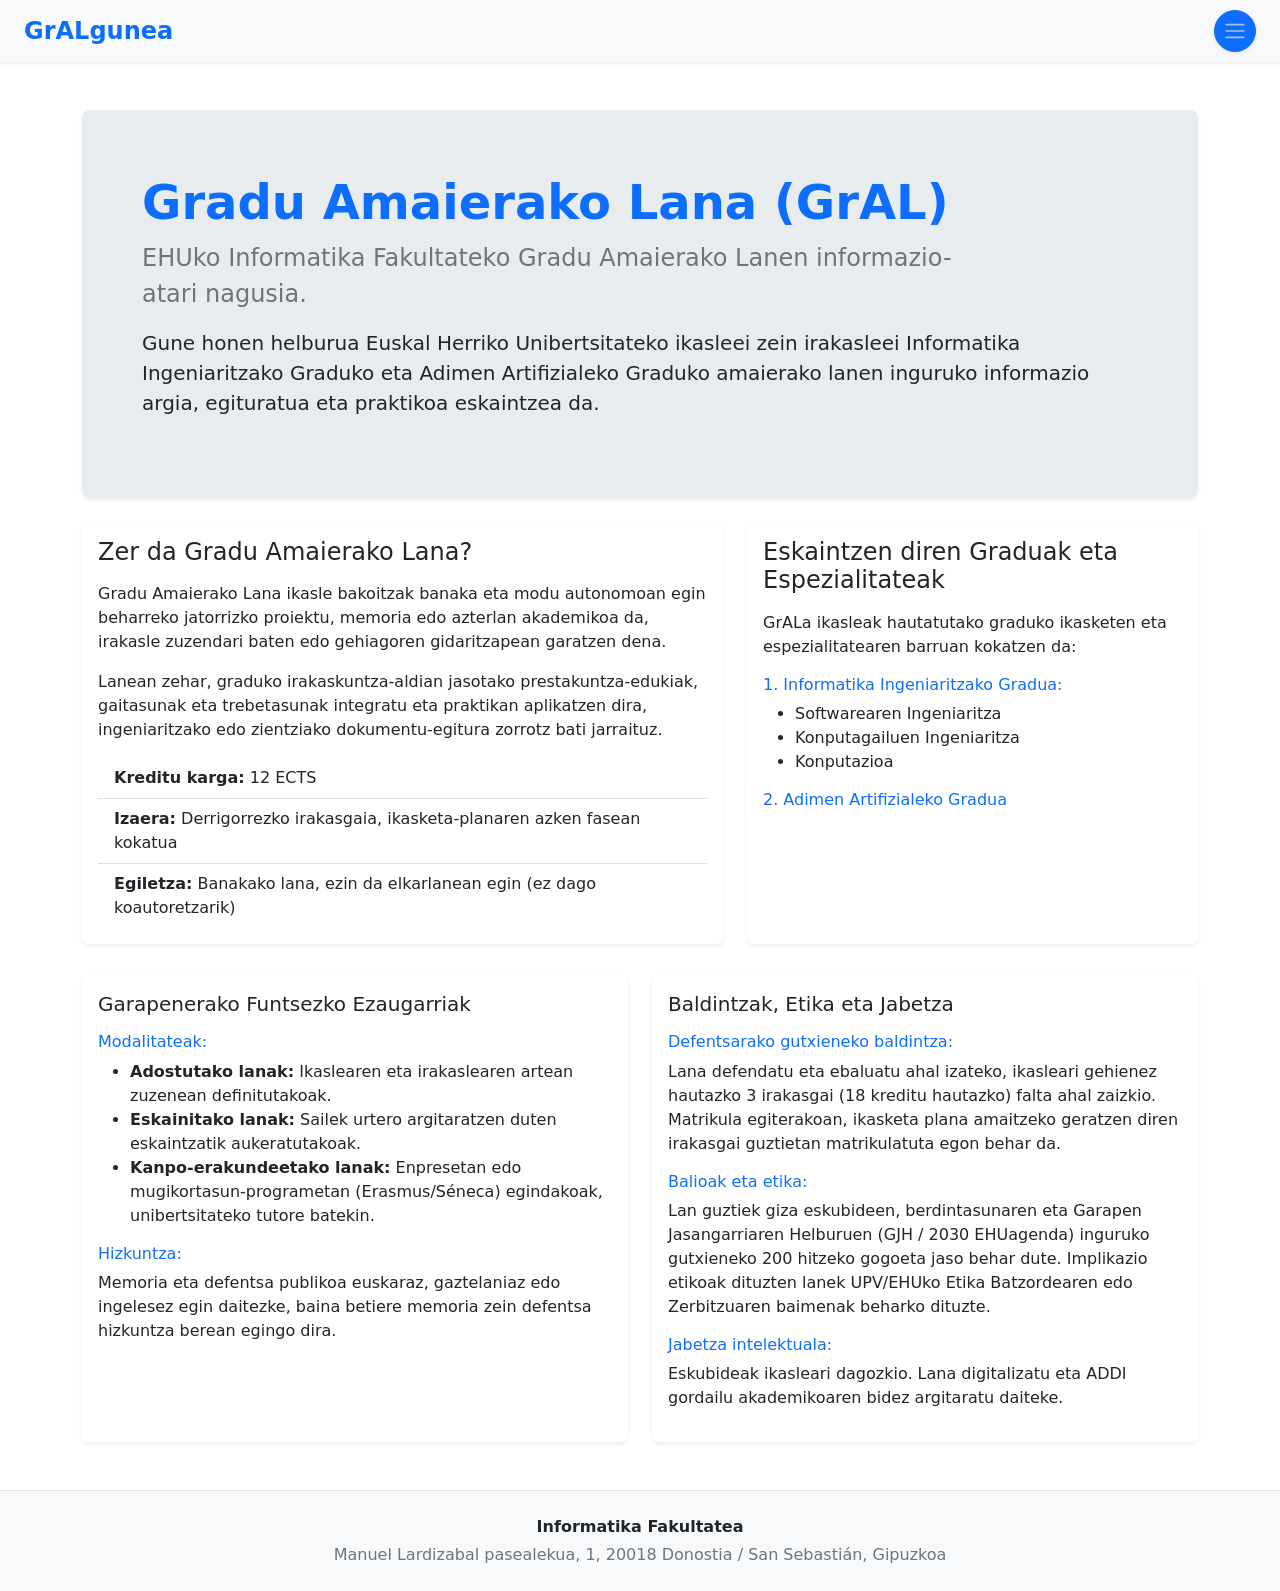
==== index.html @ e74d04a8 "araudia sortu eta js kendu" ====
<!DOCTYPE html>
<html lang="eu" data-bs-theme="light">
<head>
    <meta charset="UTF-8">
    <meta name="viewport" content="width=device-width, initial-scale=1.0">
    <title>GrALgunea - Informatika Fakultatea (UPV/EHU)</title>
    <link href="https://cdn.jsdelivr.net/npm/bootstrap@5.3.2/dist/css/bootstrap.min.css" rel="stylesheet" integrity="sha384-T3c6CoIi6uLrA9TneNEoa7RxnatzjcDSCmG1MXxSR1GAsXEV/Dwwykc2MPK8M2HN" crossorigin="anonymous">
    <script src="https://cdn.jsdelivr.net/npm/bootstrap@5.3.2/dist/js/bootstrap.bundle.min.js" integrity="sha384-C6RzsynM9kWDrMNeT87bh95OGNyZPhcTNXj1NW7RuBCsyN/o0jlpcV8Qyq46cDfL" crossorigin="anonymous"></script> 
</head>

<body>
    <!-- Nabigazio Barra Bateratua -->
    <nav class="navbar bg-body-tertiary shadow-sm sticky-top">
        <div class="container-fluid px-4">
            <a class="navbar-brand fw-bold fs-4 text-primary" href="./index.html">GrALgunea</a>
            
            <div class="d-flex align-items-center gap-2">
                <!-- Menua zabaltzeko botoia (Eskuinera mugitzen den Drawer-a aktibatzen du) -->
                <button class="btn btn-primary d-flex align-items-center justify-content-center p-2 rounded-circle shadow-sm" type="button" data-bs-toggle="offcanvas" data-bs-target="#rightDrawer" aria-controls="rightDrawer" aria-label="Toggle navigation" style="width: 42px; height: 42px;">
                    <span class="navbar-toggler-icon" style="filter: invert(1);"></span>
                </button>
            </div>
        </div>
    </nav>

    <!-- Eskuinetik Ateratzen Den Menua (Offcanvas Drawer) -->
    <div class="offcanvas offcanvas-end" tabindex="-1" id="rightDrawer" aria-labelledby="rightDrawerLabel">
        <div class="offcanvas-header border-bottom">
            <h5 class="offcanvas-title fw-bold text-primary" id="rightDrawerLabel">Menu Nagusia</h5>
            <button type="button" class="btn-close" data-bs-dismiss="offcanvas" aria-label="Close"></button>
        </div>
        <div class="offcanvas-body">
            <ul class="navbar-nav fs-5">
                <li class="nav-item mb-2">
                    <a class="nav-link active fw-semibold text-primary" aria-current="page" href="./hasiera.html">🏠 Hasiera</a>
                </li>
                <li class="nav-item mb-2">
                    <a class="nav-link" href="./egutegia.html">📅 Egutegia</a>
                </li>
                <li class="nav-item mb-2">
                    <a class="nav-link" href="./memoriak.html">📄 Memoriak</a>
                </li>
                <li class="nav-item mb-2">
                    <a class="nav-link" href="./galdetegia.html">❓ Galdetegia</a>
                </li>
                <li class="nav-item dropdown mb-2">
                    <a class="nav-link dropdown-toggle" href="#" role="button" data-bs-toggle="dropdown" aria-expanded="false">
                        ⚖️ Araudia
                    </a>
                    <ul class="dropdown-menu border-0 shadow-sm ps-3 bg-body-tertiary">
                        <li><a class="dropdown-item py-2" href="./iaaraudia.html">Informatika Ingeniaritza</a></li>
                        <li><a class="dropdown-item py-2" href="./infoaraudia.html">Adimen Artifiziala</a></li>
                        <li><hr class="dropdown-divider"></li>
                        <li><a class="dropdown-item py-2" href="./araudiorokorra.html">Araudi Orokorra</a></li>
                    </ul>
                </li>
                <li class="nav-item mb-2">
                    <a class="nav-link" href="./about.html">👥 About Us</a>
                </li>
            </ul>
        </div>
    </div>

    <!-- Edukia -->
    <div class="container my-5">
        <div class="p-5 mb-4 bg-body-secondary rounded-3 shadow-sm">
            <div class="container-fluid py-3">
                <h1 class="display-5 fw-bold text-primary">Gradu Amaierako Lana (GrAL)</h1>
                <p class="col-md-10 fs-4 text-secondary">EHUko Informatika Fakultateko Gradu Amaierako Lanen informazio-atari nagusia.</p>
                <p class="lead">Gune honen helburua Euskal Herriko Unibertsitateko ikasleei zein irakasleei Informatika Ingeniaritzako Graduko eta Adimen Artifizialeko Graduko amaierako lanen inguruko informazio argia, egituratua eta praktikoa eskaintzea da.</p>
            </div>
        </div>

        <div class="row g-4">
            <div class="col-lg-7">
                <div class="card h-100 shadow-sm border-0">
                    <div class="card-body">
                        <h2 class="card-title h4 mb-3">Zer da Gradu Amaierako Lana?</h2>
                        <p class="card-text">Gradu Amaierako Lana ikasle bakoitzak banaka eta modu autonomoan egin beharreko jatorrizko proiektu, memoria edo azterlan akademikoa da, irakasle zuzendari baten edo gehiagoren gidaritzapean garatzen dena.</p>
                        <p class="card-text">Lanean zehar, graduko irakaskuntza-aldian jasotako prestakuntza-edukiak, gaitasunak eta trebetasunak integratu eta praktikan aplikatzen dira, ingeniaritzako edo zientziako dokumentu-egitura zorrotz bati jarraituz.</p>
                        
                        <ul class="list-group list-group-flush mt-3 rounded">
                            <li class="list-group-item bg-transparent"><strong>Kreditu karga:</strong> 12 ECTS</li>
                            <li class="list-group-item bg-transparent"><strong>Izaera:</strong> Derrigorrezko irakasgaia, ikasketa-planaren azken fasean kokatua</li>
                            <li class="list-group-item bg-transparent"><strong>Egiletza:</strong> Banakako lana, ezin da elkarlanean egin (ez dago koautoretzarik)</li>
                        </ul>
                    </div>
                </div>
            </div>

            <div class="col-lg-5">
                <div class="card h-100 shadow-sm border-0">
                    <div class="card-body">
                        <h2 class="card-title h4 mb-3">Eskaintzen diren Graduak eta Espezialitateak</h2>
                        <p class="card-text">GrALa ikasleak hautatutako graduko ikasketen eta espezialitatearen barruan kokatzen da:</p>
                        
                        <h5 class="h6 mt-3 text-primary">1. Informatika Ingeniaritzako Gradua:</h5>
                        <ul class="mb-2">
                            <li>Softwarearen Ingeniaritza</li>
                            <li>Konputagailuen Ingeniaritza</li>
                            <li>Konputazioa</li>
                        </ul>

                        <h5 class="h6 mt-3 text-primary">2. Adimen Artifizialeko Gradua</h5>
                    </div>
                </div>
            </div>
        </div>

        <div class="row g-4 mt-2">
            <div class="col-lg-6">
                <div class="card h-100 shadow-sm border-0">
                    <div class="card-body">
                        <h3 class="h5 mb-3">Garapenerako Funtsezko Ezaugarriak</h3>
                        <h6 class="text-primary">Modalitateak:</h6>
                        <ul>
                            <li><strong>Adostutako lanak:</strong> Ikaslearen eta irakaslearen artean zuzenean definitutakoak.</li>
                            <li><strong>Eskainitako lanak:</strong> Sailek urtero argitaratzen duten eskaintzatik aukeratutakoak.</li>
                            <li><strong>Kanpo-erakundeetako lanak:</strong> Enpresetan edo mugikortasun-programetan (Erasmus/Séneca) egindakoak, unibertsitateko tutore batekin.</li>
                        </ul>

                        <h6 class="text-primary mt-3">Hizkuntza:</h6>
                        <p>Memoria eta defentsa publikoa euskaraz, gaztelaniaz edo ingelesez egin daitezke, baina betiere memoria zein defentsa hizkuntza berean egingo dira.</p>
                    </div>
                </div>
            </div>

            <div class="col-lg-6">
                <div class="card h-100 shadow-sm border-0">
                    <div class="card-body">
                        <h3 class="h5 mb-3">Baldintzak, Etika eta Jabetza</h3>
                        
                        <h6 class="text-primary">Defentsarako gutxieneko baldintza:</h6>
                        <p>Lana defendatu eta ebaluatu ahal izateko, ikasleari gehienez hautazko 3 irakasgai (18 kreditu hautazko) falta ahal zaizkio. Matrikula egiterakoan, ikasketa plana amaitzeko geratzen diren irakasgai guztietan matrikulatuta egon behar da.</p>

                        <h6 class="text-primary mt-3">Balioak eta etika:</h6>
                        <p>Lan guztiek giza eskubideen, berdintasunaren eta Garapen Jasangarriaren Helburuen (GJH / 2030 EHUagenda) inguruko gutxieneko 200 hitzeko gogoeta jaso behar dute. Implikazio etikoak dituzten lanek UPV/EHUko Etika Batzordearen edo Zerbitzuaren baimenak beharko dituzte.</p>

                        <h6 class="text-primary mt-3">Jabetza intelektuala:</h6>
                        <p>Eskubideak ikasleari dagozkio. Lana digitalizatu eta ADDI gordailu akademikoaren bidez argitaratu daiteke.</p>
                    </div>
                </div>
            </div>
        </div>
    </div>

    <!-- Oina -->
    <footer class="bg-body-tertiary text-body py-4 mt-5 border-top">
        <div class="container text-center">
            <p class="mb-1 fw-bold">Informatika Fakultatea</p>
            <p class="mb-0 text-secondary">Manuel Lardizabal pasealekua, 1, 20018 Donostia / San Sebastián, Gipuzkoa</p>
        </div>
    </footer>

</body>
</html>
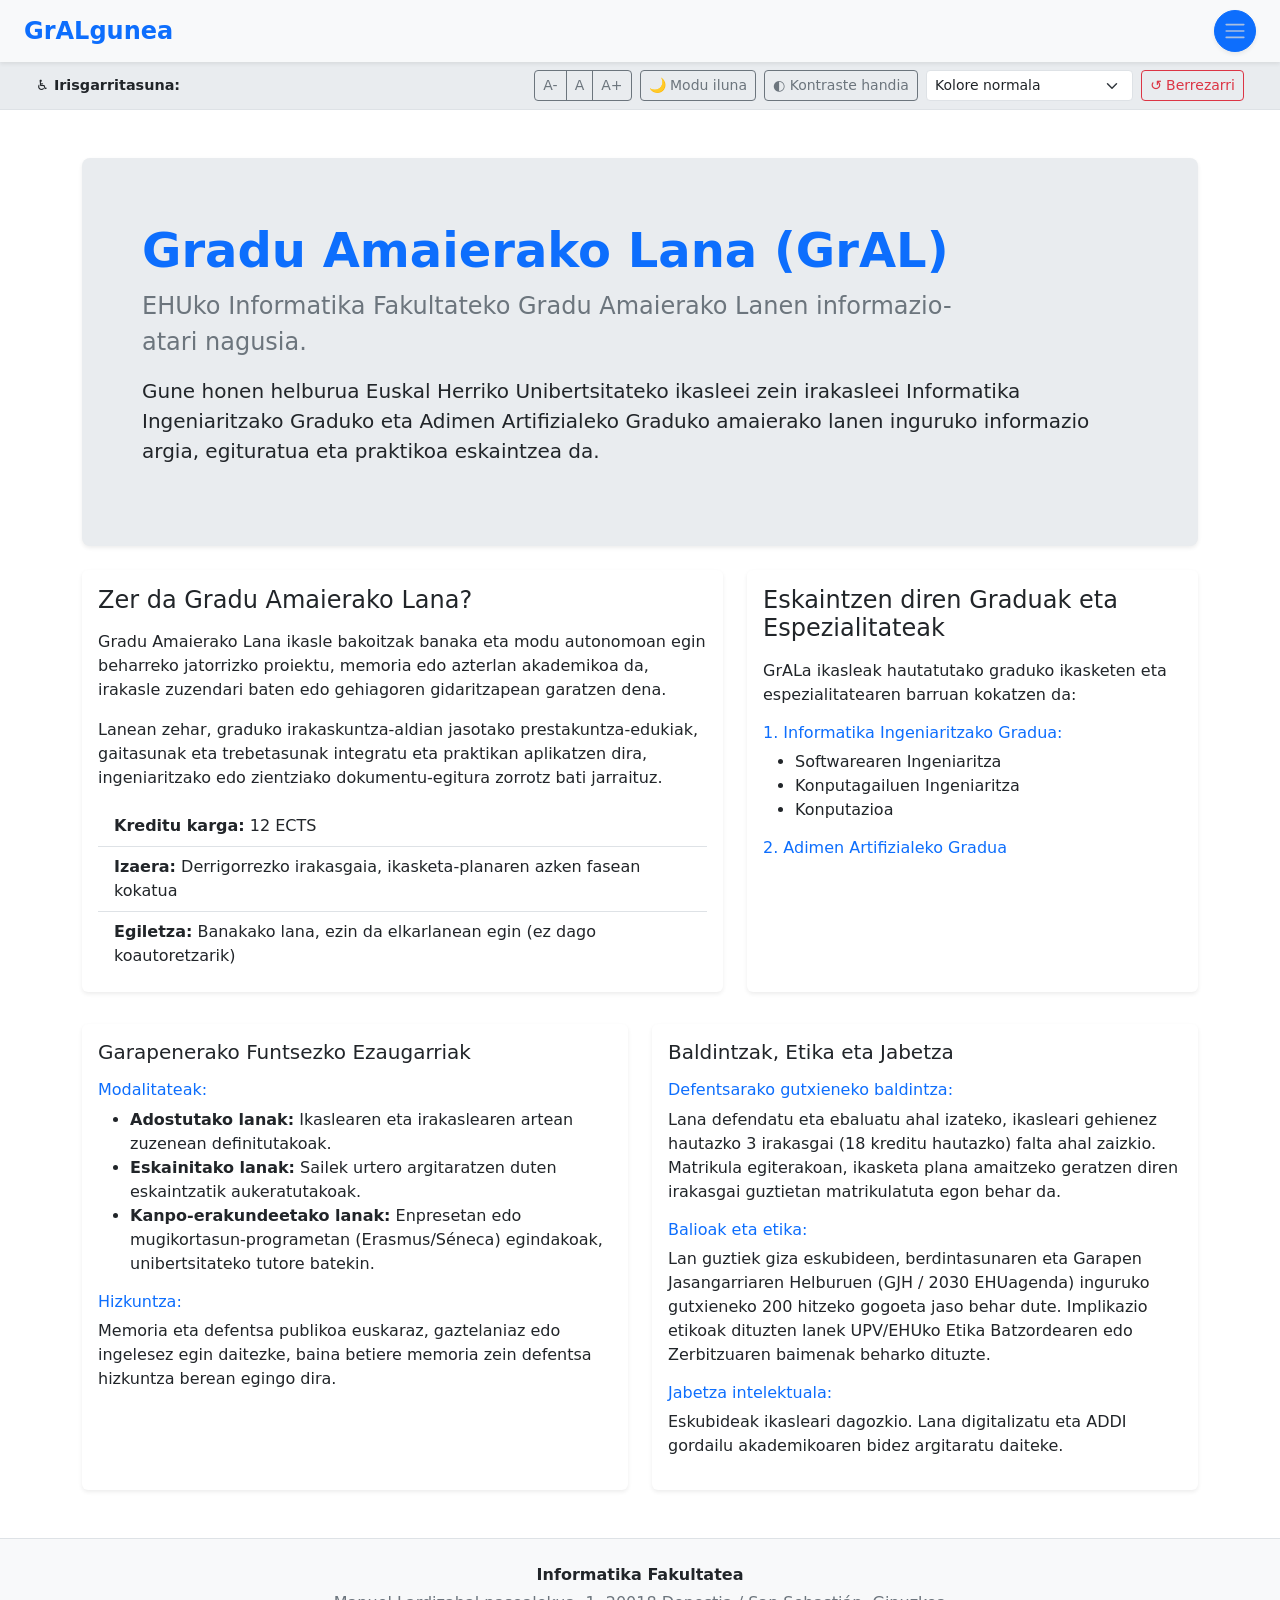
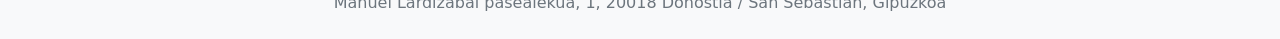
==== commit 07b5816e: "Irisgarritasuna" ====
--- a/index.html
+++ b/index.html
@@ -5,34 +5,88 @@
     <meta name="viewport" content="width=device-width, initial-scale=1.0">
     <title>GrALgunea - Informatika Fakultatea (UPV/EHU)</title>
     <link href="https://cdn.jsdelivr.net/npm/bootstrap@5.3.2/dist/css/bootstrap.min.css" rel="stylesheet" integrity="sha384-T3c6CoIi6uLrA9TneNEoa7RxnatzjcDSCmG1MXxSR1GAsXEV/Dwwykc2MPK8M2HN" crossorigin="anonymous">
-    <script src="https://cdn.jsdelivr.net/npm/bootstrap@5.3.2/dist/js/bootstrap.bundle.min.js" integrity="sha384-C6RzsynM9kWDrMNeT87bh95OGNyZPhcTNXj1NW7RuBCsyN/o0jlpcV8Qyq46cDfL" crossorigin="anonymous"></script> 
+    <link rel="stylesheet" href="./css/style.css">
+    <script src="https://cdn.jsdelivr.net/npm/bootstrap@5.3.2/dist/js/bootstrap.bundle.min.js" integrity="sha384-C6RzsynM9kWDrMNeT87bh95OGNyZPhcTNXj1NW7RuBCsyN/o0jlpcV8Qyq46cDfL" crossorigin="anonymous"></script>
 </head>
 
 <body>
-    <!-- Nabigazio Barra Bateratua -->
+    <svg xmlns="http://www.w3.org/2000/svg" class="d-none" aria-hidden="true">
+        <defs>
+            <filter id="protanopia-filter">
+                <feColorMatrix type="matrix" values="
+                    0.567 0.433 0.000 0 0
+                    0.558 0.442 0.000 0 0
+                    0.000 0.242 0.758 0 0
+                    0.000 0.000 0.000 1 0" />
+            </filter>
+            <filter id="deuteranopia-filter">
+                <feColorMatrix type="matrix" values="
+                    0.625 0.375 0.000 0 0
+                    0.700 0.300 0.000 0 0
+                    0.000 0.300 0.700 0 0
+                    0.000 0.000 0.000 1 0" />
+            </filter>
+            <filter id="tritanopia-filter">
+                <feColorMatrix type="matrix" values="
+                    0.950 0.050 0.000 0 0
+                    0.000 0.433 0.567 0 0
+                    0.000 0.475 0.525 0 0
+                    0.000 0.000 0.000 1 0" />
+            </filter>
+        </defs>
+    </svg>
+
     <nav class="navbar bg-body-tertiary shadow-sm sticky-top">
         <div class="container-fluid px-4">
             <a class="navbar-brand fw-bold fs-4 text-primary" href="./index.html">GrALgunea</a>
-            
             <div class="d-flex align-items-center gap-2">
-                <!-- Menua zabaltzeko botoia (Eskuinera mugitzen den Drawer-a aktibatzen du) -->
-                <button class="btn btn-primary d-flex align-items-center justify-content-center p-2 rounded-circle shadow-sm" type="button" data-bs-toggle="offcanvas" data-bs-target="#rightDrawer" aria-controls="rightDrawer" aria-label="Toggle navigation" style="width: 42px; height: 42px;">
+                <button class="btn btn-primary d-flex align-items-center justify-content-center p-2 rounded-circle shadow-sm" type="button" data-bs-toggle="offcanvas" data-bs-target="#rightDrawer" aria-controls="rightDrawer" aria-label="Menua ireki" style="width: 42px; height: 42px;">
                     <span class="navbar-toggler-icon" style="filter: invert(1);"></span>
                 </button>
             </div>
         </div>
     </nav>
 
-    <!-- Eskuinetik Ateratzen Den Menua (Offcanvas Drawer) -->
+    <div class="a11y-bar bg-body-secondary border-bottom py-2 px-4" role="region" aria-label="Irisgarritasun aukerak">
+        <div class="container-fluid d-flex flex-wrap align-items-center justify-content-between gap-2">
+            <span class="fw-semibold text-body">♿ Irisgarritasuna:</span>
+            <div class="d-flex flex-wrap align-items-center gap-2">
+                <div class="btn-group btn-group-sm" role="group" aria-label="Letra tamaina">
+                    <button type="button" class="btn btn-outline-secondary" id="btn-font-dec" title="Letra txikiagotu">A-</button>
+                    <button type="button" class="btn btn-outline-secondary" id="btn-font-reset" title="Letra tamaina lehenetsia">A</button>
+                    <button type="button" class="btn btn-outline-secondary" id="btn-font-inc" title="Letra handitu">A+</button>
+                </div>
+                <button type="button" class="btn btn-sm btn-outline-secondary" id="btn-theme-toggle" aria-label="Aldatu modu argia edo iluna">
+                    <span id="theme-icon">🌙</span> <span id="theme-label">Modu iluna</span>
+                </button>
+                <button type="button" class="btn btn-sm btn-outline-secondary" id="btn-contrast-toggle" aria-pressed="false">
+                    ◐ Kontraste handia
+                </button>
+                <div class="d-flex align-items-center gap-1">
+                    <label for="select-colorblind" class="visually-hidden">Daltonismo mota</label>
+                    <select id="select-colorblind" class="form-select form-select-sm" style="width: auto;" aria-label="Daltonismo mota aukeratu">
+                        <option value="none">Kolore normala</option>
+                        <option value="protanopia">Protanopia (Gorria)</option>
+                        <option value="deuteranopia">Deuteranopia (Berdea)</option>
+                        <option value="tritanopia">Tritanopia (Urdina)</option>
+                    </select>
+                </div>
+                <button type="button" class="btn btn-sm btn-outline-danger" id="btn-a11y-reset" title="Aukera guztiak berrezarri">
+                    ↺ Berrezarri
+                </button>
+            </div>
+        </div>
+    </div>
+
     <div class="offcanvas offcanvas-end" tabindex="-1" id="rightDrawer" aria-labelledby="rightDrawerLabel">
         <div class="offcanvas-header border-bottom">
             <h5 class="offcanvas-title fw-bold text-primary" id="rightDrawerLabel">Menu Nagusia</h5>
-            <button type="button" class="btn-close" data-bs-dismiss="offcanvas" aria-label="Close"></button>
+            <button type="button" class="btn-close" data-bs-dismiss="offcanvas" aria-label="Itxi"></button>
         </div>
         <div class="offcanvas-body">
             <ul class="navbar-nav fs-5">
                 <li class="nav-item mb-2">
-                    <a class="nav-link active fw-semibold text-primary" aria-current="page" href="./hasiera.html">🏠 Hasiera</a>
+                    <a class="nav-link" href="./index.html">🏠 Hasiera</a>
                 </li>
                 <li class="nav-item mb-2">
                     <a class="nav-link" href="./egutegia.html">📅 Egutegia</a>
@@ -43,16 +97,8 @@
                 <li class="nav-item mb-2">
                     <a class="nav-link" href="./galdetegia.html">❓ Galdetegia</a>
                 </li>
-                <li class="nav-item dropdown mb-2">
-                    <a class="nav-link dropdown-toggle" href="#" role="button" data-bs-toggle="dropdown" aria-expanded="false">
-                        ⚖️ Araudia
-                    </a>
-                    <ul class="dropdown-menu border-0 shadow-sm ps-3 bg-body-tertiary">
-                        <li><a class="dropdown-item py-2" href="./iaaraudia.html">Informatika Ingeniaritza</a></li>
-                        <li><a class="dropdown-item py-2" href="./infoaraudia.html">Adimen Artifiziala</a></li>
-                        <li><hr class="dropdown-divider"></li>
-                        <li><a class="dropdown-item py-2" href="./araudiorokorra.html">Araudi Orokorra</a></li>
-                    </ul>
+                <li class="nav-item mb-2">
+                    <a class="nav-link active fw-semibold text-primary" aria-current="page" href="./araudia.html">⚖️ Araudia</a>
                 </li>
                 <li class="nav-item mb-2">
                     <a class="nav-link" href="./about.html">👥 About Us</a>
@@ -61,96 +107,97 @@
         </div>
     </div>
 
-    <!-- Edukia -->
-    <div class="container my-5">
-        <div class="p-5 mb-4 bg-body-secondary rounded-3 shadow-sm">
-            <div class="container-fluid py-3">
-                <h1 class="display-5 fw-bold text-primary">Gradu Amaierako Lana (GrAL)</h1>
-                <p class="col-md-10 fs-4 text-secondary">EHUko Informatika Fakultateko Gradu Amaierako Lanen informazio-atari nagusia.</p>
-                <p class="lead">Gune honen helburua Euskal Herriko Unibertsitateko ikasleei zein irakasleei Informatika Ingeniaritzako Graduko eta Adimen Artifizialeko Graduko amaierako lanen inguruko informazio argia, egituratua eta praktikoa eskaintzea da.</p>
-            </div>
-        </div>
-
-        <div class="row g-4">
-            <div class="col-lg-7">
-                <div class="card h-100 shadow-sm border-0">
-                    <div class="card-body">
-                        <h2 class="card-title h4 mb-3">Zer da Gradu Amaierako Lana?</h2>
-                        <p class="card-text">Gradu Amaierako Lana ikasle bakoitzak banaka eta modu autonomoan egin beharreko jatorrizko proiektu, memoria edo azterlan akademikoa da, irakasle zuzendari baten edo gehiagoren gidaritzapean garatzen dena.</p>
-                        <p class="card-text">Lanean zehar, graduko irakaskuntza-aldian jasotako prestakuntza-edukiak, gaitasunak eta trebetasunak integratu eta praktikan aplikatzen dira, ingeniaritzako edo zientziako dokumentu-egitura zorrotz bati jarraituz.</p>
-                        
-                        <ul class="list-group list-group-flush mt-3 rounded">
-                            <li class="list-group-item bg-transparent"><strong>Kreditu karga:</strong> 12 ECTS</li>
-                            <li class="list-group-item bg-transparent"><strong>Izaera:</strong> Derrigorrezko irakasgaia, ikasketa-planaren azken fasean kokatua</li>
-                            <li class="list-group-item bg-transparent"><strong>Egiletza:</strong> Banakako lana, ezin da elkarlanean egin (ez dago koautoretzarik)</li>
-                        </ul>
-                    </div>
-                </div>
-            </div>
-
-            <div class="col-lg-5">
-                <div class="card h-100 shadow-sm border-0">
-                    <div class="card-body">
-                        <h2 class="card-title h4 mb-3">Eskaintzen diren Graduak eta Espezialitateak</h2>
-                        <p class="card-text">GrALa ikasleak hautatutako graduko ikasketen eta espezialitatearen barruan kokatzen da:</p>
-                        
-                        <h5 class="h6 mt-3 text-primary">1. Informatika Ingeniaritzako Gradua:</h5>
-                        <ul class="mb-2">
-                            <li>Softwarearen Ingeniaritza</li>
-                            <li>Konputagailuen Ingeniaritza</li>
-                            <li>Konputazioa</li>
-                        </ul>
-
-                        <h5 class="h6 mt-3 text-primary">2. Adimen Artifizialeko Gradua</h5>
-                    </div>
-                </div>
-            </div>
-        </div>
-
-        <div class="row g-4 mt-2">
-            <div class="col-lg-6">
-                <div class="card h-100 shadow-sm border-0">
-                    <div class="card-body">
-                        <h3 class="h5 mb-3">Garapenerako Funtsezko Ezaugarriak</h3>
-                        <h6 class="text-primary">Modalitateak:</h6>
-                        <ul>
-                            <li><strong>Adostutako lanak:</strong> Ikaslearen eta irakaslearen artean zuzenean definitutakoak.</li>
-                            <li><strong>Eskainitako lanak:</strong> Sailek urtero argitaratzen duten eskaintzatik aukeratutakoak.</li>
-                            <li><strong>Kanpo-erakundeetako lanak:</strong> Enpresetan edo mugikortasun-programetan (Erasmus/Séneca) egindakoak, unibertsitateko tutore batekin.</li>
-                        </ul>
-
-                        <h6 class="text-primary mt-3">Hizkuntza:</h6>
-                        <p>Memoria eta defentsa publikoa euskaraz, gaztelaniaz edo ingelesez egin daitezke, baina betiere memoria zein defentsa hizkuntza berean egingo dira.</p>
-                    </div>
-                </div>
-            </div>
-
-            <div class="col-lg-6">
-                <div class="card h-100 shadow-sm border-0">
-                    <div class="card-body">
-                        <h3 class="h5 mb-3">Baldintzak, Etika eta Jabetza</h3>
-                        
-                        <h6 class="text-primary">Defentsarako gutxieneko baldintza:</h6>
-                        <p>Lana defendatu eta ebaluatu ahal izateko, ikasleari gehienez hautazko 3 irakasgai (18 kreditu hautazko) falta ahal zaizkio. Matrikula egiterakoan, ikasketa plana amaitzeko geratzen diren irakasgai guztietan matrikulatuta egon behar da.</p>
-
-                        <h6 class="text-primary mt-3">Balioak eta etika:</h6>
-                        <p>Lan guztiek giza eskubideen, berdintasunaren eta Garapen Jasangarriaren Helburuen (GJH / 2030 EHUagenda) inguruko gutxieneko 200 hitzeko gogoeta jaso behar dute. Implikazio etikoak dituzten lanek UPV/EHUko Etika Batzordearen edo Zerbitzuaren baimenak beharko dituzte.</p>
-
-                        <h6 class="text-primary mt-3">Jabetza intelektuala:</h6>
-                        <p>Eskubideak ikasleari dagozkio. Lana digitalizatu eta ADDI gordailu akademikoaren bidez argitaratu daiteke.</p>
-                    </div>
-                </div>
-            </div>
-        </div>
+    <div id="a11y-target">
+        <div class="container my-5">
+            <div class="p-5 mb-4 bg-body-secondary rounded-3 shadow-sm">
+                <div class="container-fluid py-3">
+                    <h1 class="display-5 fw-bold text-primary">Gradu Amaierako Lana (GrAL)</h1>
+                    <p class="col-md-10 fs-4 text-secondary">EHUko Informatika Fakultateko Gradu Amaierako Lanen informazio-atari nagusia.</p>
+                    <p class="lead">Gune honen helburua Euskal Herriko Unibertsitateko ikasleei zein irakasleei Informatika Ingeniaritzako Graduko eta Adimen Artifizialeko Graduko amaierako lanen inguruko informazio argia, egituratua eta praktikoa eskaintzea da.</p>
+                </div>
+            </div>
+
+            <div class="row g-4">
+                <div class="col-lg-7">
+                    <div class="card h-100 shadow-sm border-0">
+                        <div class="card-body">
+                            <h2 class="card-title h4 mb-3">Zer da Gradu Amaierako Lana?</h2>
+                            <p class="card-text">Gradu Amaierako Lana ikasle bakoitzak banaka eta modu autonomoan egin beharreko jatorrizko proiektu, memoria edo azterlan akademikoa da, irakasle zuzendari baten edo gehiagoren gidaritzapean garatzen dena.</p>
+                            <p class="card-text">Lanean zehar, graduko irakaskuntza-aldian jasotako prestakuntza-edukiak, gaitasunak eta trebetasunak integratu eta praktikan aplikatzen dira, ingeniaritzako edo zientziako dokumentu-egitura zorrotz bati jarraituz.</p>
+
+                            <ul class="list-group list-group-flush mt-3 rounded">
+                                <li class="list-group-item bg-transparent"><strong>Kreditu karga:</strong> 12 ECTS</li>
+                                <li class="list-group-item bg-transparent"><strong>Izaera:</strong> Derrigorrezko irakasgaia, ikasketa-planaren azken fasean kokatua</li>
+                                <li class="list-group-item bg-transparent"><strong>Egiletza:</strong> Banakako lana, ezin da elkarlanean egin (ez dago koautoretzarik)</li>
+                            </ul>
+                        </div>
+                    </div>
+                </div>
+
+                <div class="col-lg-5">
+                    <div class="card h-100 shadow-sm border-0">
+                        <div class="card-body">
+                            <h2 class="card-title h4 mb-3">Eskaintzen diren Graduak eta Espezialitateak</h2>
+                            <p class="card-text">GrALa ikasleak hautatutako graduko ikasketen eta espezialitatearen barruan kokatzen da:</p>
+
+                            <h5 class="h6 mt-3 text-primary">1. Informatika Ingeniaritzako Gradua:</h5>
+                            <ul class="mb-2">
+                                <li>Softwarearen Ingeniaritza</li>
+                                <li>Konputagailuen Ingeniaritza</li>
+                                <li>Konputazioa</li>
+                            </ul>
+
+                            <h5 class="h6 mt-3 text-primary">2. Adimen Artifizialeko Gradua</h5>
+                        </div>
+                    </div>
+                </div>
+            </div>
+
+            <div class="row g-4 mt-2">
+                <div class="col-lg-6">
+                    <div class="card h-100 shadow-sm border-0">
+                        <div class="card-body">
+                            <h3 class="h5 mb-3">Garapenerako Funtsezko Ezaugarriak</h3>
+                            <h6 class="text-primary">Modalitateak:</h6>
+                            <ul>
+                                <li><strong>Adostutako lanak:</strong> Ikaslearen eta irakaslearen artean zuzenean definitutakoak.</li>
+                                <li><strong>Eskainitako lanak:</strong> Sailek urtero argitaratzen duten eskaintzatik aukeratutakoak.</li>
+                                <li><strong>Kanpo-erakundeetako lanak:</strong> Enpresetan edo mugikortasun-programetan (Erasmus/Séneca) egindakoak, unibertsitateko tutore batekin.</li>
+                            </ul>
+
+                            <h6 class="text-primary mt-3">Hizkuntza:</h6>
+                            <p>Memoria eta defentsa publikoa euskaraz, gaztelaniaz edo ingelesez egin daitezke, baina betiere memoria zein defentsa hizkuntza berean egingo dira.</p>
+                        </div>
+                    </div>
+                </div>
+
+                <div class="col-lg-6">
+                    <div class="card h-100 shadow-sm border-0">
+                        <div class="card-body">
+                            <h3 class="h5 mb-3">Baldintzak, Etika eta Jabetza</h3>
+
+                            <h6 class="text-primary">Defentsarako gutxieneko baldintza:</h6>
+                            <p>Lana defendatu eta ebaluatu ahal izateko, ikasleari gehienez hautazko 3 irakasgai (18 kreditu hautazko) falta ahal zaizkio. Matrikula egiterakoan, ikasketa plana amaitzeko geratzen diren irakasgai guztietan matrikulatuta egon behar da.</p>
+
+                            <h6 class="text-primary mt-3">Balioak eta etika:</h6>
+                            <p>Lan guztiek giza eskubideen, berdintasunaren eta Garapen Jasangarriaren Helburuen (GJH / 2030 EHUagenda) inguruko gutxieneko 200 hitzeko gogoeta jaso behar dute. Implikazio etikoak dituzten lanek UPV/EHUko Etika Batzordearen edo Zerbitzuaren baimenak beharko dituzte.</p>
+
+                            <h6 class="text-primary mt-3">Jabetza intelektuala:</h6>
+                            <p>Eskubideak ikasleari dagozkio. Lana digitalizatu eta ADDI gordailu akademikoaren bidez argitaratu daiteke.</p>
+                        </div>
+                    </div>
+                </div>
+            </div>
+        </div>
+
+        <footer class="bg-body-tertiary text-body py-4 mt-5 border-top">
+            <div class="container text-center">
+                <p class="mb-1 fw-bold">Informatika Fakultatea</p>
+                <p class="mb-0 text-secondary">Manuel Lardizabal pasealekua, 1, 20018 Donostia / San Sebastián, Gipuzkoa</p>
+            </div>
+        </footer>
     </div>
 
-    <!-- Oina -->
-    <footer class="bg-body-tertiary text-body py-4 mt-5 border-top">
-        <div class="container text-center">
-            <p class="mb-1 fw-bold">Informatika Fakultatea</p>
-            <p class="mb-0 text-secondary">Manuel Lardizabal pasealekua, 1, 20018 Donostia / San Sebastián, Gipuzkoa</p>
-        </div>
-    </footer>
-
+    <script src="./js/script.js"></script>
 </body>
 </html>
--- a/css/style.css
+++ b/css/style.css
@@ -0,0 +1,42 @@
+:root {
+    --font-scale: 1;
+}
+
+html {
+    font-size: calc(16px * var(--font-scale));
+}
+
+/* Kontraste handia */
+html.a11y-high-contrast body {
+    filter: contrast(1.25);
+}
+
+html.a11y-high-contrast .card,
+html.a11y-high-contrast .list-group-item,
+html.a11y-high-contrast .form-select,
+html.a11y-high-contrast .btn {
+    border-width: 2px !important;
+}
+
+html.a11y-high-contrast a:not(.btn) {
+    text-decoration: underline;
+    font-weight: 600;
+}
+
+/* Daltonismo profilak */
+html.a11y-vision-protanopia #a11y-target {
+    filter: url("#protanopia-filter");
+}
+
+html.a11y-vision-deuteranopia #a11y-target {
+    filter: url("#deuteranopia-filter");
+}
+
+html.a11y-vision-tritanopia #a11y-target {
+    filter: url("#tritanopia-filter");
+}
+
+/* Irisgarritasun barra */
+.a11y-bar {
+    font-size: 0.9rem;
+}
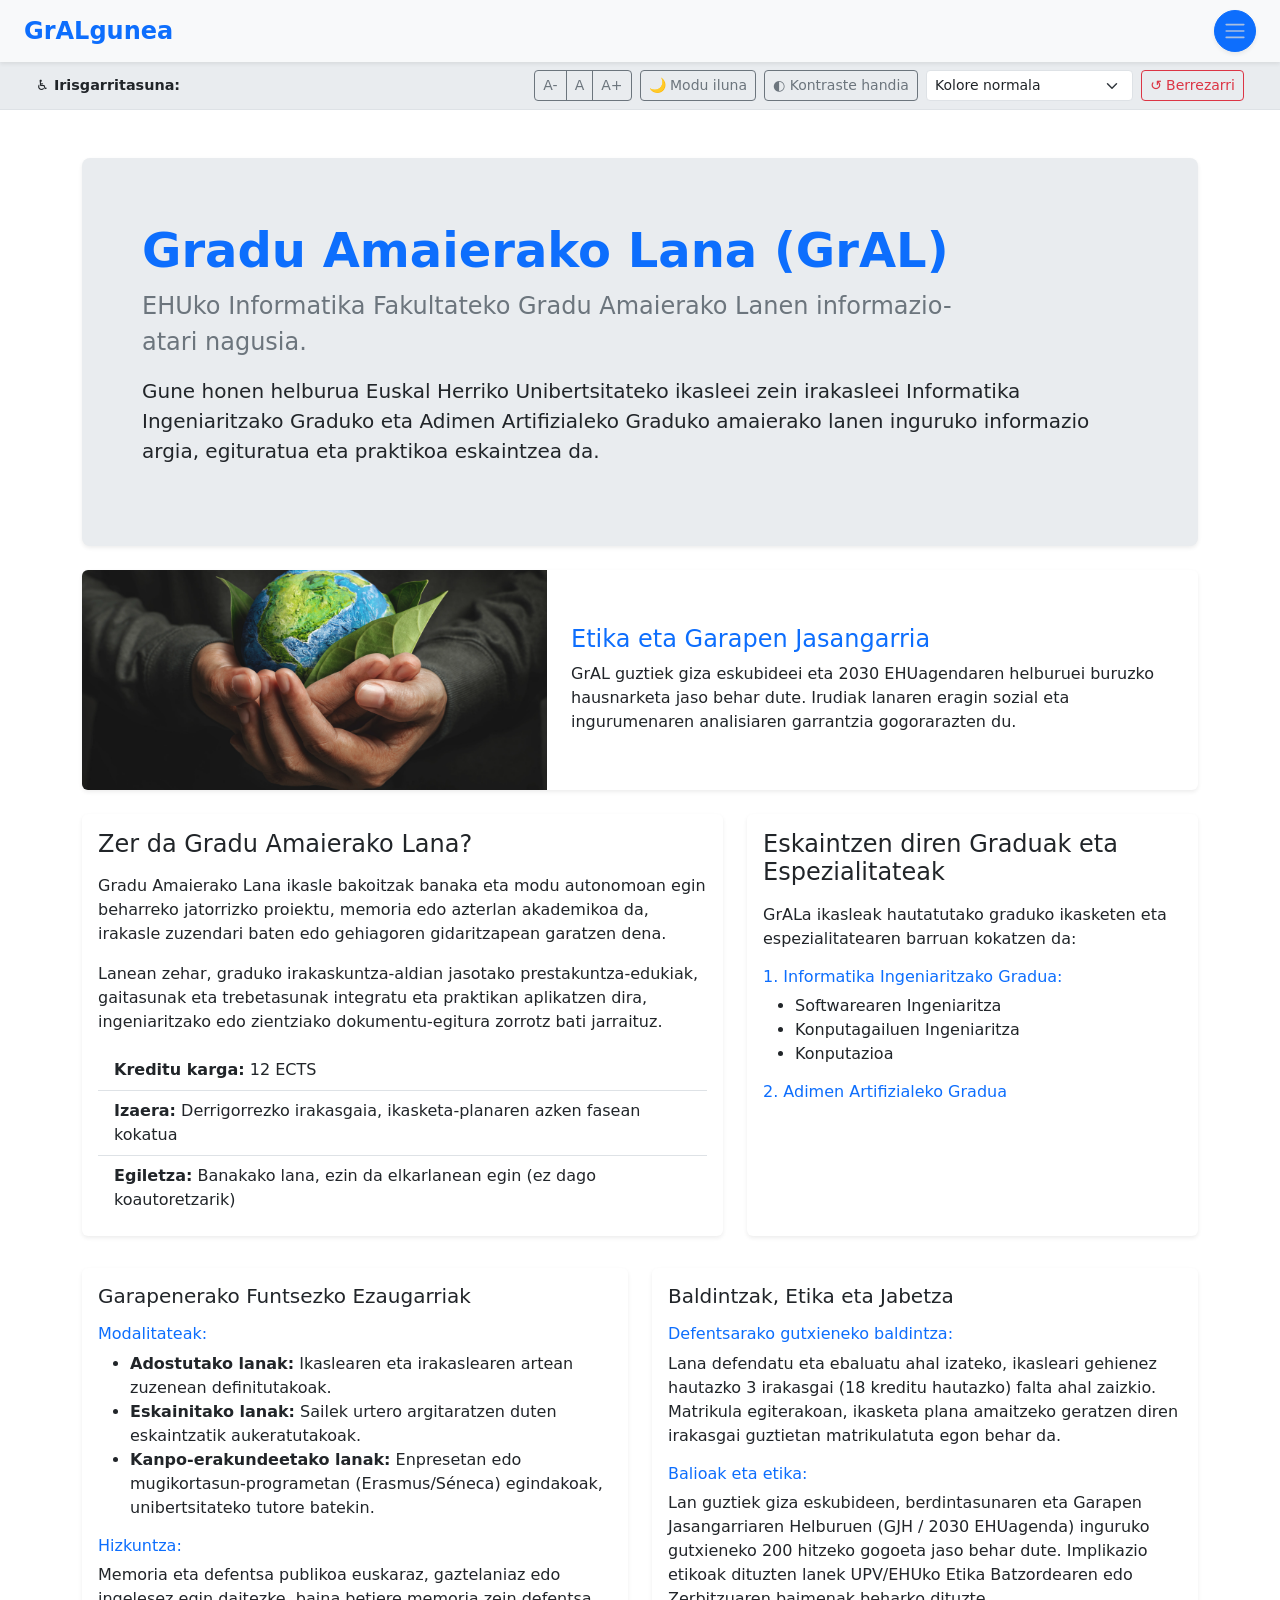
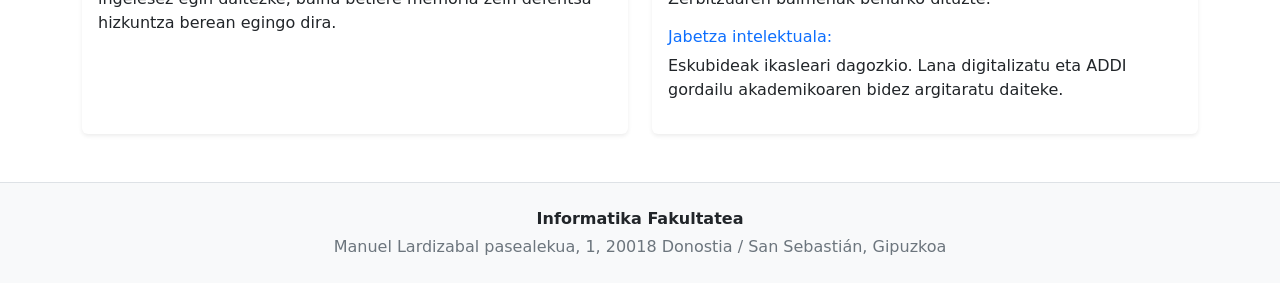
==== commit e6118a15: "Irudien aldaketa" ====
--- a/index.html
+++ b/index.html
@@ -98,7 +98,7 @@
                     <a class="nav-link" href="./galdetegia.html">❓ Galdetegia</a>
                 </li>
                 <li class="nav-item mb-2">
-                    <a class="nav-link active fw-semibold text-primary" aria-current="page" href="./araudia.html">⚖️ Araudia</a>
+                    <a class="nav-link" href="./araudiorokorra.html">⚖️ Araudia</a>
                 </li>
                 <li class="nav-item mb-2">
                     <a class="nav-link" href="./about.html">👥 About Us</a>
@@ -117,6 +117,20 @@
                 </div>
             </div>
 
+            <div class="card shadow-sm border-0 mb-4 overflow-hidden">
+                <div class="row g-0 align-items-center">
+                    <div class="col-md-5">
+                        <img src="./img/EFEM_Madre-Tierra_noticias.png" class="gral-context-image" alt="Lurra eskuetan: jasangarritasunaren inguruko gogoeta">
+                    </div>
+                    <div class="col-md-7">
+                        <div class="card-body p-4">
+                            <h2 class="h4 card-title text-primary">Etika eta Garapen Jasangarria</h2>
+                            <p class="card-text mb-0">GrAL guztiek giza eskubideei eta 2030 EHUagendaren helburuei buruzko hausnarketa jaso behar dute. Irudiak lanaren eragin sozial eta ingurumenaren analisiaren garrantzia gogorarazten du.</p>
+                        </div>
+                    </div>
+                </div>
+            </div>
+
             <div class="row g-4">
                 <div class="col-lg-7">
                     <div class="card h-100 shadow-sm border-0">
--- a/css/style.css
+++ b/css/style.css
@@ -39,4 +39,47 @@
 /* Irisgarritasun barra */
 .a11y-bar {
     font-size: 0.9rem;
+}
+
+.gral-context-image {
+    width: 100%;
+    height: 220px;
+    object-fit: cover;
+}
+
+.gral-context-image-contain {
+    width: 100%;
+    max-height: 260px;
+    object-fit: contain;
+}
+
+.gral-knight-image {
+    width: 100%;
+    max-height: 180px;
+    height: auto;
+    object-fit: contain;
+}
+
+.gral-photo-right {
+    width: 100%;
+    max-height: 280px;
+    height: 280px;
+    object-fit: contain;
+}
+
+.gral-card-photo,
+.gral-phase-image {
+    width: 100%;
+    height: 180px;
+    object-fit: cover;
+}
+
+.gral-quiz-icon {
+    width: 64px;
+    height: 64px;
+    display: inline-flex;
+    align-items: center;
+    justify-content: center;
+    border-radius: 50%;
+    font-size: 1.8rem;
 }
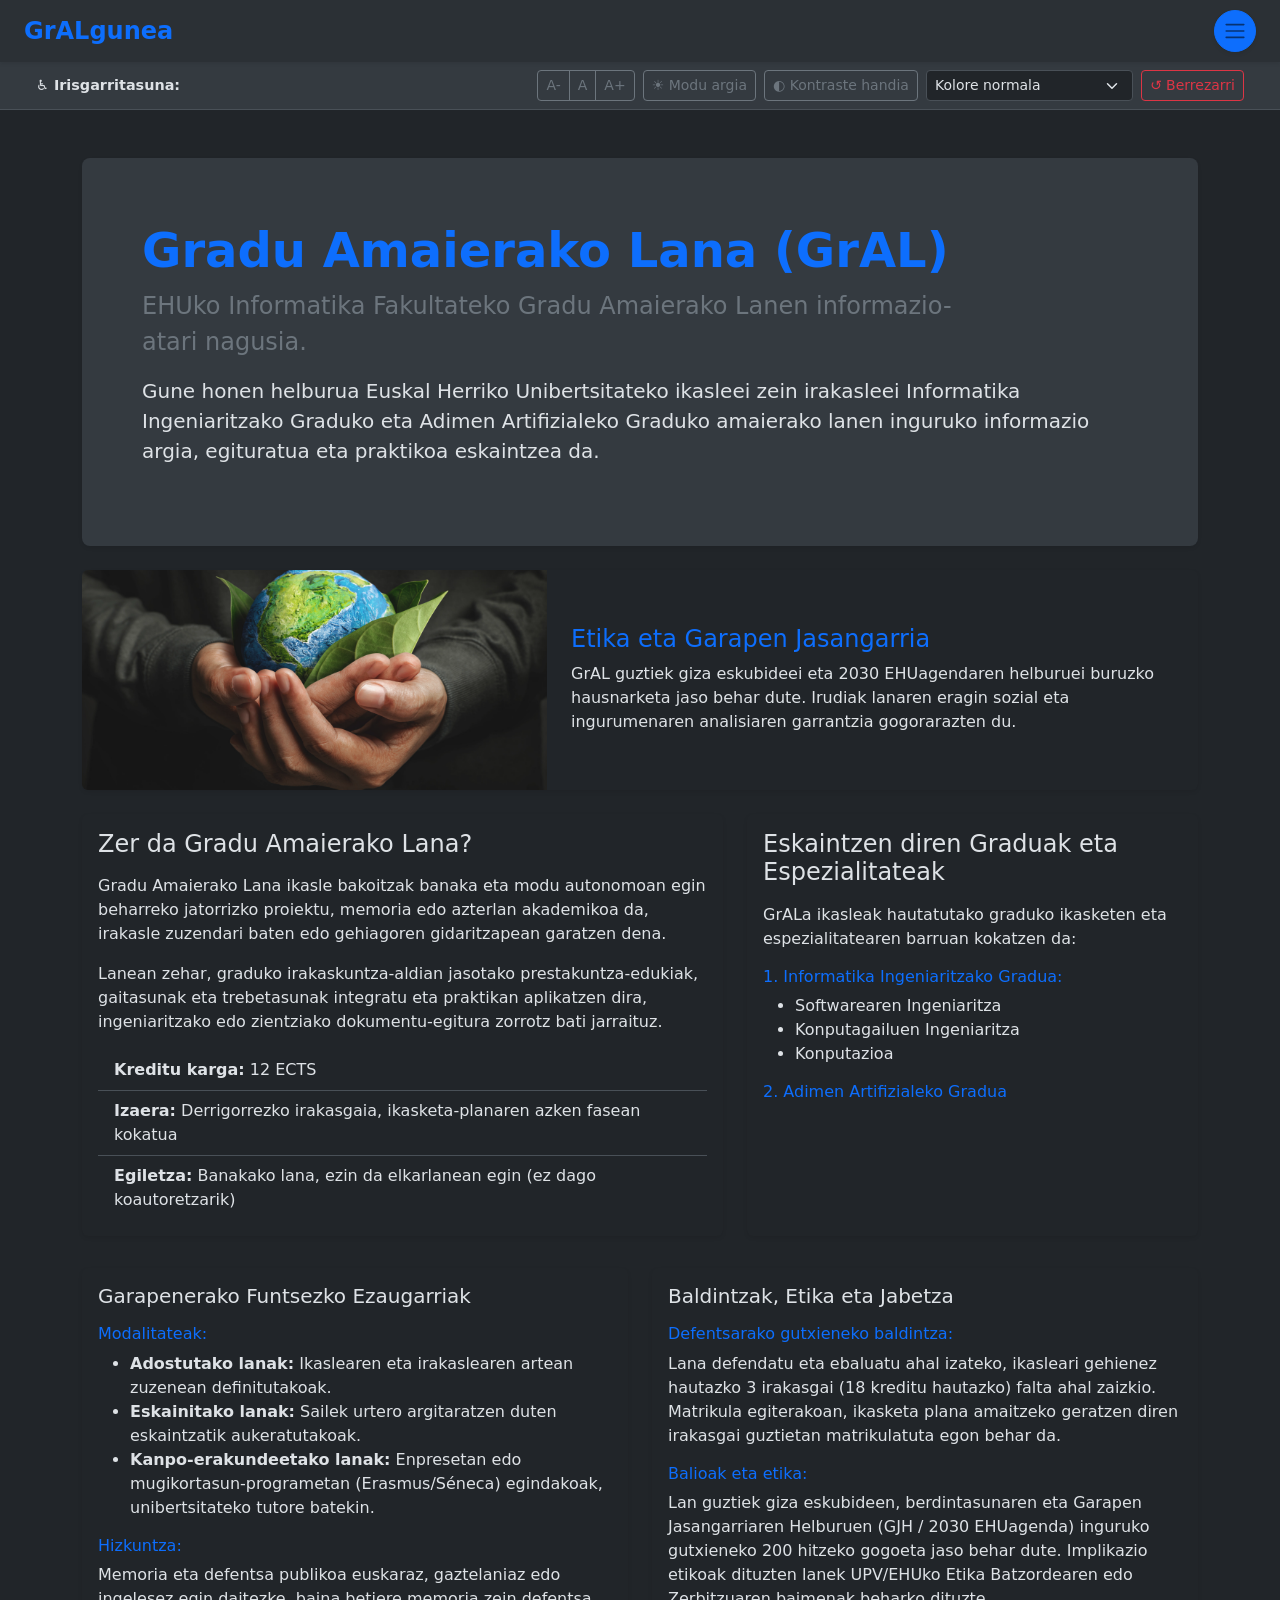
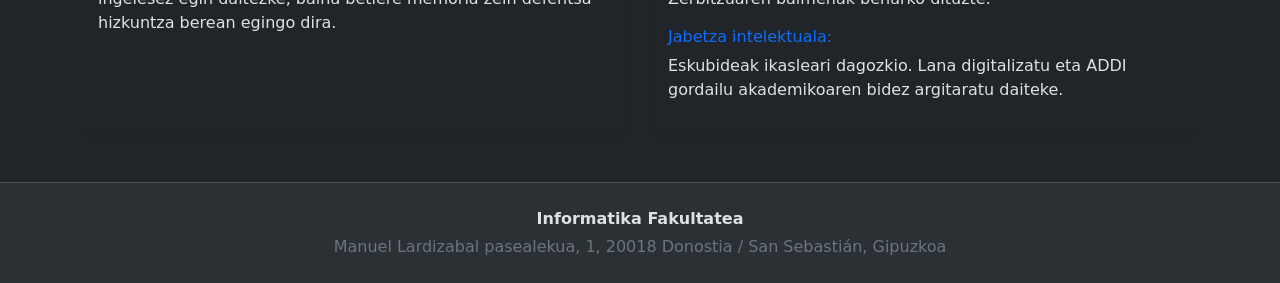
==== commit bf330e8d: "sobreescalado arreglado" ====
--- a/index.html
+++ b/index.html
@@ -1,5 +1,5 @@
 <!DOCTYPE html>
-<html lang="eu" data-bs-theme="light">
+<html lang="eu" data-bs-theme="dark">
 <head>
     <meta charset="UTF-8">
     <meta name="viewport" content="width=device-width, initial-scale=1.0">
--- a/css/style.css
+++ b/css/style.css
@@ -3,7 +3,115 @@
 }
 
 html {
-    font-size: calc(16px * var(--font-scale));
+    font-size: 16px;
+}
+
+#a11y-target {
+    font-size: calc(1rem * var(--font-scale));
+}
+
+#a11y-target h1,
+#a11y-target .h1 {
+    font-size: clamp(1.375em, calc(1.375em + 1.5vw), 2.5em);
+}
+
+#a11y-target h2,
+#a11y-target .h2 {
+    font-size: clamp(1.325em, calc(1.325em + 0.9vw), 2em);
+}
+
+#a11y-target h3,
+#a11y-target .h3 {
+    font-size: clamp(1.3em, calc(1.3em + 0.6vw), 1.75em);
+}
+
+#a11y-target h4,
+#a11y-target .h4 {
+    font-size: clamp(1.275em, calc(1.275em + 0.3vw), 1.5em);
+}
+
+#a11y-target h5,
+#a11y-target .h5 {
+    font-size: 1.25em;
+}
+
+#a11y-target h6,
+#a11y-target .h6 {
+    font-size: 1em;
+}
+
+#a11y-target .display-1 {
+    font-size: clamp(1.625em, calc(1.625em + 4.5vw), 5em);
+}
+
+#a11y-target .display-2 {
+    font-size: clamp(1.575em, calc(1.575em + 3.9vw), 4.5em);
+}
+
+#a11y-target .display-3 {
+    font-size: clamp(1.525em, calc(1.525em + 3.3vw), 4em);
+}
+
+#a11y-target .display-4 {
+    font-size: clamp(1.475em, calc(1.475em + 2.7vw), 3.5em);
+}
+
+#a11y-target .display-5 {
+    font-size: clamp(1.425em, calc(1.425em + 2.1vw), 3em);
+}
+
+#a11y-target .display-6 {
+    font-size: clamp(1.375em, calc(1.375em + 1.5vw), 2.5em);
+}
+
+#a11y-target .fs-1 {
+    font-size: 2.5em !important;
+}
+
+#a11y-target .fs-2 {
+    font-size: 2em !important;
+}
+
+#a11y-target .fs-3 {
+    font-size: 1.75em !important;
+}
+
+#a11y-target .fs-4 {
+    font-size: 1.5em !important;
+}
+
+#a11y-target .fs-5 {
+    font-size: 1.25em !important;
+}
+
+#a11y-target .fs-6 {
+    font-size: 1em !important;
+}
+
+#a11y-target .lead {
+    font-size: 1.25em;
+}
+
+#a11y-target .btn,
+#a11y-target .form-control,
+#a11y-target .form-select,
+#a11y-target .form-check-label {
+    font-size: 1em;
+}
+
+#a11y-target .btn-sm {
+    font-size: 0.875em;
+}
+
+#a11y-target .btn-lg {
+    font-size: 1.25em;
+}
+
+@media (max-width: 991.98px) {
+    html.a11y-font-large #a11y-target .row > [class*="col-md-"] {
+        flex: 0 0 100%;
+        max-width: 100%;
+    }
 }
 
 /* Kontraste handia */
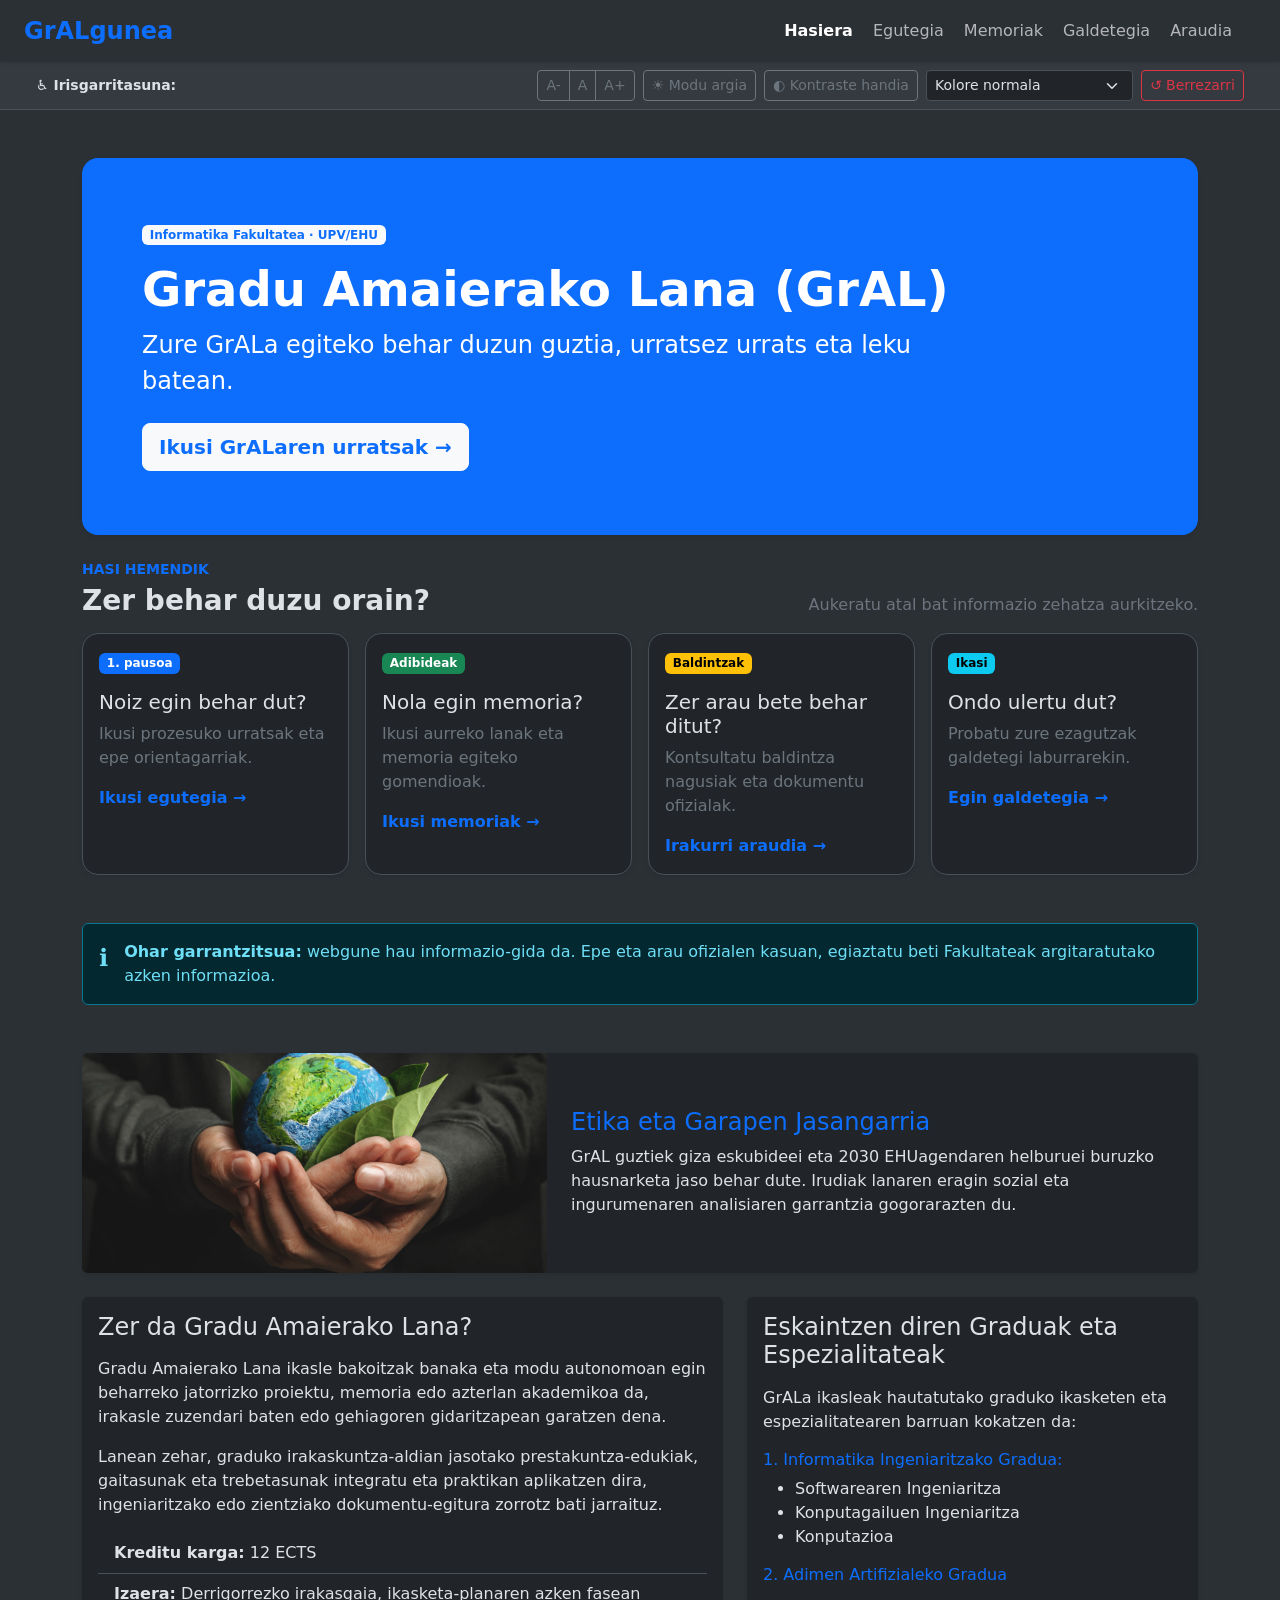
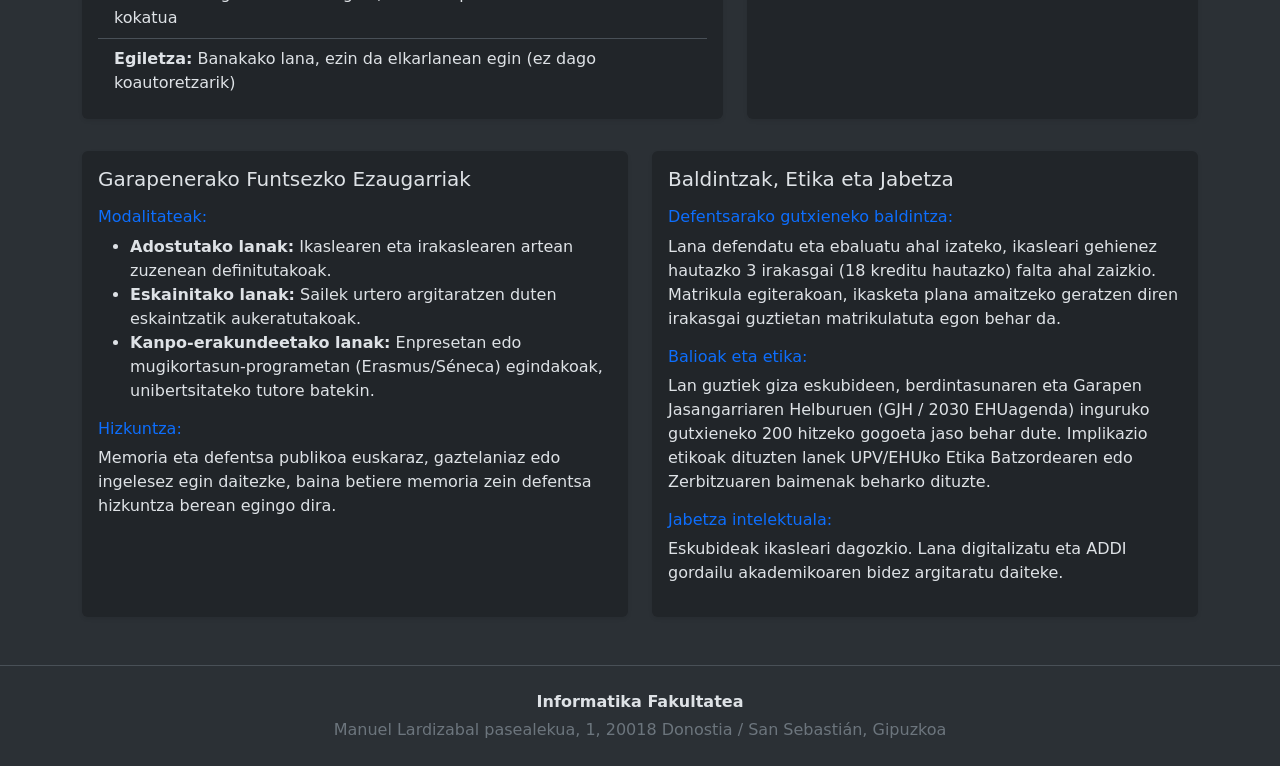
==== commit ca9be29d: "Pagina para tontos, mas intuitiva." ====
--- a/index.html
+++ b/index.html
@@ -9,24 +9,24 @@
     <script src="https://cdn.jsdelivr.net/npm/bootstrap@5.3.2/dist/js/bootstrap.bundle.min.js" integrity="sha384-C6RzsynM9kWDrMNeT87bh95OGNyZPhcTNXj1NW7RuBCsyN/o0jlpcV8Qyq46cDfL" crossorigin="anonymous"></script>
 </head>
 
-<body>
-    <svg xmlns="http://www.w3.org/2000/svg" class="d-none" aria-hidden="true">
+<body class="bg-body-tertiary">
+    <svg xmlns="http://www.w3.org/2000/svg" class="visually-hidden" aria-hidden="true">
         <defs>
-            <filter id="protanopia-filter">
+            <filter id="protanopia-filter" color-interpolation-filters="sRGB">
                 <feColorMatrix type="matrix" values="
                     0.567 0.433 0.000 0 0
                     0.558 0.442 0.000 0 0
                     0.000 0.242 0.758 0 0
                     0.000 0.000 0.000 1 0" />
             </filter>
-            <filter id="deuteranopia-filter">
+            <filter id="deuteranopia-filter" color-interpolation-filters="sRGB">
                 <feColorMatrix type="matrix" values="
                     0.625 0.375 0.000 0 0
                     0.700 0.300 0.000 0 0
                     0.000 0.300 0.700 0 0
                     0.000 0.000 0.000 1 0" />
             </filter>
-            <filter id="tritanopia-filter">
+            <filter id="tritanopia-filter" color-interpolation-filters="sRGB">
                 <feColorMatrix type="matrix" values="
                     0.950 0.050 0.000 0 0
                     0.000 0.433 0.567 0 0
@@ -36,18 +36,26 @@
         </defs>
     </svg>
 
-    <nav class="navbar bg-body-tertiary shadow-sm sticky-top">
+    <a class="visually-hidden-focusable position-fixed top-0 start-0 m-3 p-3 z-3 text-white bg-primary rounded-3" href="#a11y-target">Joan edukira</a>
+    <nav class="navbar navbar-expand-lg bg-body-tertiary shadow-sm sticky-top py-2">
         <div class="container-fluid px-4">
             <a class="navbar-brand fw-bold fs-4 text-primary" href="./index.html">GrALgunea</a>
+            <ul class="navbar-nav flex-row flex-wrap gap-1 ms-lg-auto me-lg-3 d-none d-lg-flex">
+                <li class="nav-item"><a class="nav-link active fw-semibold" aria-current="page" href="./index.html">Hasiera</a></li>
+                <li class="nav-item"><a class="nav-link" href="./egutegia.html">Egutegia</a></li>
+                <li class="nav-item"><a class="nav-link" href="./memoriak.html">Memoriak</a></li>
+                <li class="nav-item"><a class="nav-link" href="./galdetegia.html">Galdetegia</a></li>
+                <li class="nav-item"><a class="nav-link" href="./araudiorokorra.html">Araudia</a></li>
+            </ul>
             <div class="d-flex align-items-center gap-2">
-                <button class="btn btn-primary d-flex align-items-center justify-content-center p-2 rounded-circle shadow-sm" type="button" data-bs-toggle="offcanvas" data-bs-target="#rightDrawer" aria-controls="rightDrawer" aria-label="Menua ireki" style="width: 42px; height: 42px;">
-                    <span class="navbar-toggler-icon" style="filter: invert(1);"></span>
+                <button class="btn btn-outline-primary d-lg-none" type="button" data-bs-toggle="offcanvas" data-bs-target="#rightDrawer" aria-controls="rightDrawer">
+                    <span aria-hidden="true">☰</span> Menua
                 </button>
             </div>
         </div>
     </nav>
 
-    <div class="a11y-bar bg-body-secondary border-bottom py-2 px-4" role="region" aria-label="Irisgarritasun aukerak">
+    <div class="small bg-body-secondary border-bottom py-2 px-4" role="region" aria-label="Irisgarritasun aukerak">
         <div class="container-fluid d-flex flex-wrap align-items-center justify-content-between gap-2">
             <span class="fw-semibold text-body">♿ Irisgarritasuna:</span>
             <div class="d-flex flex-wrap align-items-center gap-2">
@@ -64,7 +72,7 @@
                 </button>
                 <div class="d-flex align-items-center gap-1">
                     <label for="select-colorblind" class="visually-hidden">Daltonismo mota</label>
-                    <select id="select-colorblind" class="form-select form-select-sm" style="width: auto;" aria-label="Daltonismo mota aukeratu">
+                    <select id="select-colorblind" class="form-select form-select-sm w-auto" aria-label="Daltonismo mota aukeratu">
                         <option value="none">Kolore normala</option>
                         <option value="protanopia">Protanopia (Gorria)</option>
                         <option value="deuteranopia">Deuteranopia (Berdea)</option>
@@ -109,18 +117,76 @@
 
     <div id="a11y-target">
         <div class="container my-5">
-            <div class="p-5 mb-4 bg-body-secondary rounded-3 shadow-sm">
+            <div class="p-4 p-md-5 mb-4 bg-primary text-white rounded-4 shadow-sm">
                 <div class="container-fluid py-3">
-                    <h1 class="display-5 fw-bold text-primary">Gradu Amaierako Lana (GrAL)</h1>
-                    <p class="col-md-10 fs-4 text-secondary">EHUko Informatika Fakultateko Gradu Amaierako Lanen informazio-atari nagusia.</p>
-                    <p class="lead">Gune honen helburua Euskal Herriko Unibertsitateko ikasleei zein irakasleei Informatika Ingeniaritzako Graduko eta Adimen Artifizialeko Graduko amaierako lanen inguruko informazio argia, egituratua eta praktikoa eskaintzea da.</p>
-                </div>
+                    <span class="badge text-bg-light text-primary mb-3">Informatika Fakultatea · UPV/EHU</span>
+                    <h1 class="display-5 fw-bold">Gradu Amaierako Lana (GrAL)</h1>
+                    <p class="col-md-10 fs-4 mb-4">Zure GrALa egiteko behar duzun guztia, urratsez urrats eta leku batean.</p>
+                    <a class="btn btn-light btn-lg text-primary fw-semibold" href="./egutegia.html">Ikusi GrALaren urratsak <span aria-hidden="true">→</span></a>
+                </div>
+            </div>
+
+            <section class="mb-5" aria-labelledby="hasiera-gida">
+                <div class="d-flex flex-wrap justify-content-between align-items-end gap-2 mb-3">
+                    <div>
+                        <p class="text-primary fw-semibold text-uppercase small mb-1">Hasi hemendik</p>
+                        <h2 class="h3 fw-bold mb-0" id="hasiera-gida">Zer behar duzu orain?</h2>
+                    </div>
+                    <p class="text-secondary mb-0">Aukeratu atal bat informazio zehatza aurkitzeko.</p>
+                </div>
+                <div class="row g-3">
+                    <div class="col-sm-6 col-xl-3">
+                        <a class="card h-100 border rounded-4 shadow-sm text-body text-decoration-none" href="./egutegia.html">
+                            <div class="card-body">
+                                <span class="badge text-bg-primary mb-3">1. pausoa</span>
+                                <h3 class="h5 card-title">Noiz egin behar dut?</h3>
+                                <p class="card-text text-secondary">Ikusi prozesuko urratsak eta epe orientagarriak.</p>
+                                <span class="link-primary fw-semibold">Ikusi egutegia →</span>
+                            </div>
+                        </a>
+                    </div>
+                    <div class="col-sm-6 col-xl-3">
+                        <a class="card h-100 border rounded-4 shadow-sm text-body text-decoration-none" href="./memoriak.html">
+                            <div class="card-body">
+                                <span class="badge text-bg-success mb-3">Adibideak</span>
+                                <h3 class="h5 card-title">Nola egin memoria?</h3>
+                                <p class="card-text text-secondary">Ikusi aurreko lanak eta memoria egiteko gomendioak.</p>
+                                <span class="link-primary fw-semibold">Ikusi memoriak →</span>
+                            </div>
+                        </a>
+                    </div>
+                    <div class="col-sm-6 col-xl-3">
+                        <a class="card h-100 border rounded-4 shadow-sm text-body text-decoration-none" href="./araudiorokorra.html">
+                            <div class="card-body">
+                                <span class="badge text-bg-warning mb-3">Baldintzak</span>
+                                <h3 class="h5 card-title">Zer arau bete behar ditut?</h3>
+                                <p class="card-text text-secondary">Kontsultatu baldintza nagusiak eta dokumentu ofizialak.</p>
+                                <span class="link-primary fw-semibold">Irakurri araudia →</span>
+                            </div>
+                        </a>
+                    </div>
+                    <div class="col-sm-6 col-xl-3">
+                        <a class="card h-100 border rounded-4 shadow-sm text-body text-decoration-none" href="./galdetegia.html">
+                            <div class="card-body">
+                                <span class="badge text-bg-info mb-3">Ikasi</span>
+                                <h3 class="h5 card-title">Ondo ulertu dut?</h3>
+                                <p class="card-text text-secondary">Probatu zure ezagutzak galdetegi laburrarekin.</p>
+                                <span class="link-primary fw-semibold">Egin galdetegia →</span>
+                            </div>
+                        </a>
+                    </div>
+                </div>
+            </section>
+
+            <div class="alert alert-info d-flex align-items-start gap-3 mb-5" role="note">
+                <span class="fs-4" aria-hidden="true">ℹ️</span>
+                <div><strong>Ohar garrantzitsua:</strong> webgune hau informazio-gida da. Epe eta arau ofizialen kasuan, egiaztatu beti Fakultateak argitaratutako azken informazioa.</div>
             </div>
 
             <div class="card shadow-sm border-0 mb-4 overflow-hidden">
                 <div class="row g-0 align-items-center">
                     <div class="col-md-5">
-                        <img src="./img/EFEM_Madre-Tierra_noticias.png" class="gral-context-image" alt="Lurra eskuetan: jasangarritasunaren inguruko gogoeta">
+                        <img src="./img/EFEM_Madre-Tierra_noticias.png" class="gral-context-image w-100 object-fit-cover" alt="Lurra eskuetan: jasangarritasunaren inguruko gogoeta">
                     </div>
                     <div class="col-md-7">
                         <div class="card-body p-4">
--- a/css/style.css
+++ b/css/style.css
@@ -1,110 +1,12 @@
 :root {
     --font-scale: 1;
+    --bs-card-border-radius: var(--bs-border-radius-lg);
 }
 
 html {
-    font-size: 16px;
-}
-
-#a11y-target {
-    font-size: calc(1rem * var(--font-scale));
-}
-
-#a11y-target h1,
-#a11y-target .h1 {
-    font-size: clamp(1.375em, calc(1.375em + 1.5vw), 2.5em);
-}
-
-#a11y-target h2,
-#a11y-target .h2 {
-    font-size: clamp(1.325em, calc(1.325em + 0.9vw), 2em);
-}
-
-#a11y-target h3,
-#a11y-target .h3 {
-    font-size: clamp(1.3em, calc(1.3em + 0.6vw), 1.75em);
-}
-
-#a11y-target h4,
-#a11y-target .h4 {
-    font-size: clamp(1.275em, calc(1.275em + 0.3vw), 1.5em);
-}
-
-#a11y-target h5,
-#a11y-target .h5 {
-    font-size: 1.25em;
-}
-
-#a11y-target h6,
-#a11y-target .h6 {
-    font-size: 1em;
-}
-
-#a11y-target .display-1 {
-    font-size: clamp(1.625em, calc(1.625em + 4.5vw), 5em);
-}
-
-#a11y-target .display-2 {
-    font-size: clamp(1.575em, calc(1.575em + 3.9vw), 4.5em);
-}
-
-#a11y-target .display-3 {
-    font-size: clamp(1.525em, calc(1.525em + 3.3vw), 4em);
-}
-
-#a11y-target .display-4 {
-    font-size: clamp(1.475em, calc(1.475em + 2.7vw), 3.5em);
-}
-
-#a11y-target .display-5 {
-    font-size: clamp(1.425em, calc(1.425em + 2.1vw), 3em);
-}
-
-#a11y-target .display-6 {
-    font-size: clamp(1.375em, calc(1.375em + 1.5vw), 2.5em);
-}
-
-#a11y-target .fs-1 {
-    font-size: 2.5em !important;
-}
-
-#a11y-target .fs-2 {
-    font-size: 2em !important;
-}
-
-#a11y-target .fs-3 {
-    font-size: 1.75em !important;
-}
-
-#a11y-target .fs-4 {
-    font-size: 1.5em !important;
-}
-
-#a11y-target .fs-5 {
-    font-size: 1.25em !important;
-}
-
-#a11y-target .fs-6 {
-    font-size: 1em !important;
-}
-
-#a11y-target .lead {
-    font-size: 1.25em;
-}
-
-#a11y-target .btn,
-#a11y-target .form-control,
-#a11y-target .form-select,
-#a11y-target .form-check-label {
-    font-size: 1em;
-}
-
-#a11y-target .btn-sm {
-    font-size: 0.875em;
-}
-
-#a11y-target .btn-lg {
-    font-size: 1.25em;
+    font-size: calc(100% * var(--font-scale));
+    scroll-behavior: smooth;
+    scroll-padding-top: 5rem;
 }
 
 @media (max-width: 991.98px) {
@@ -114,21 +16,87 @@
     }
 }
 
-/* Kontraste handia */
+/* High contrast mode separates white text from cyan accents on a dark background. */
+html.a11y-high-contrast {
+    color-scheme: dark;
+    --bs-body-color: #f5f8fa;
+    --bs-body-color-rgb: 245, 248, 250;
+    --bs-body-bg: #071827;
+    --bs-body-bg-rgb: 7, 24, 39;
+    --bs-emphasis-color: #fff;
+    --bs-emphasis-color-rgb: 255, 255, 255;
+    --bs-secondary-color: #f5f8fa;
+    --bs-secondary-color-rgb: 245, 248, 250;
+    --bs-tertiary-color: #f5f8fa;
+    --bs-tertiary-color-rgb: 245, 248, 250;
+    --bs-secondary-bg: #102a3c;
+    --bs-secondary-bg-rgb: 16, 42, 60;
+    --bs-tertiary-bg: #071827;
+    --bs-tertiary-bg-rgb: 7, 24, 39;
+    --bs-border-color: #fff;
+    --bs-border-color-translucent: #fff;
+    --bs-primary: #00e5ff;
+    --bs-primary-rgb: 0, 229, 255;
+    --bs-link-color: #00e5ff;
+    --bs-link-hover-color: #fff;
+}
+
 html.a11y-high-contrast body {
-    filter: contrast(1.25);
+    background-color: #071827;
+    color: #f5f8fa;
+}
+
+html.a11y-high-contrast .text-secondary,
+html.a11y-high-contrast .text-body,
+html.a11y-high-contrast .text-muted {
+    color: #f5f8fa !important;
+}
+
+html.a11y-high-contrast .text-primary,
+html.a11y-high-contrast a:not(.btn) {
+    color: #00e5ff !important;
+}
+
+html.a11y-high-contrast .bg-primary.text-white {
+    color: #071827 !important;
+}
+
+html.a11y-high-contrast .alert {
+    color: #f5f8fa;
+    background-color: #102a3c;
+    border-color: #00e5ff;
 }
 
 html.a11y-high-contrast .card,
 html.a11y-high-contrast .list-group-item,
 html.a11y-high-contrast .form-select,
+html.a11y-high-contrast .form-control,
 html.a11y-high-contrast .btn {
-    border-width: 2px !important;
+    border: 2px solid currentColor;
+}
+
+html.a11y-high-contrast .btn-outline-secondary,
+html.a11y-high-contrast .btn-outline-danger {
+    color: #f5f8fa;
+    border-color: #fff;
+}
+
+html.a11y-high-contrast #btn-contrast-toggle,
+html.a11y-high-contrast .btn-primary,
+html.a11y-high-contrast .badge.text-bg-primary {
+    color: #071827 !important;
+    background-color: #00e5ff !important;
+    border-color: #00e5ff !important;
 }
 
 html.a11y-high-contrast a:not(.btn) {
     text-decoration: underline;
-    font-weight: 600;
+    font-weight: 700;
+}
+
+html.a11y-high-contrast :focus-visible {
+    outline: 3px solid #00e5ff;
+    outline-offset: 3px;
 }
 
 /* Daltonismo profilak */
@@ -144,50 +112,28 @@
     filter: url("#tritanopia-filter");
 }
 
-/* Irisgarritasun barra */
-.a11y-bar {
-    font-size: 0.9rem;
-}
-
+/* Image dimensions are content-specific; Bootstrap handles their width and fit. */
 .gral-context-image {
-    width: 100%;
     height: 220px;
-    object-fit: cover;
-}
-
-.gral-context-image-contain {
-    width: 100%;
-    max-height: 260px;
-    object-fit: contain;
-}
-
-.gral-knight-image {
-    width: 100%;
-    max-height: 180px;
-    height: auto;
-    object-fit: contain;
 }
 
 .gral-photo-right {
-    width: 100%;
     max-height: 280px;
     height: 280px;
-    object-fit: contain;
 }
 
-.gral-card-photo,
 .gral-phase-image {
-    width: 100%;
     height: 180px;
-    object-fit: cover;
 }
 
 .gral-quiz-icon {
-    width: 64px;
-    height: 64px;
-    display: inline-flex;
-    align-items: center;
-    justify-content: center;
-    border-radius: 50%;
-    font-size: 1.8rem;
+    width: 4rem;
+    height: 4rem;
+}
+
+@media (prefers-reduced-motion: reduce) {
+    html {
+        scroll-behavior: auto;
+    }
+
 }
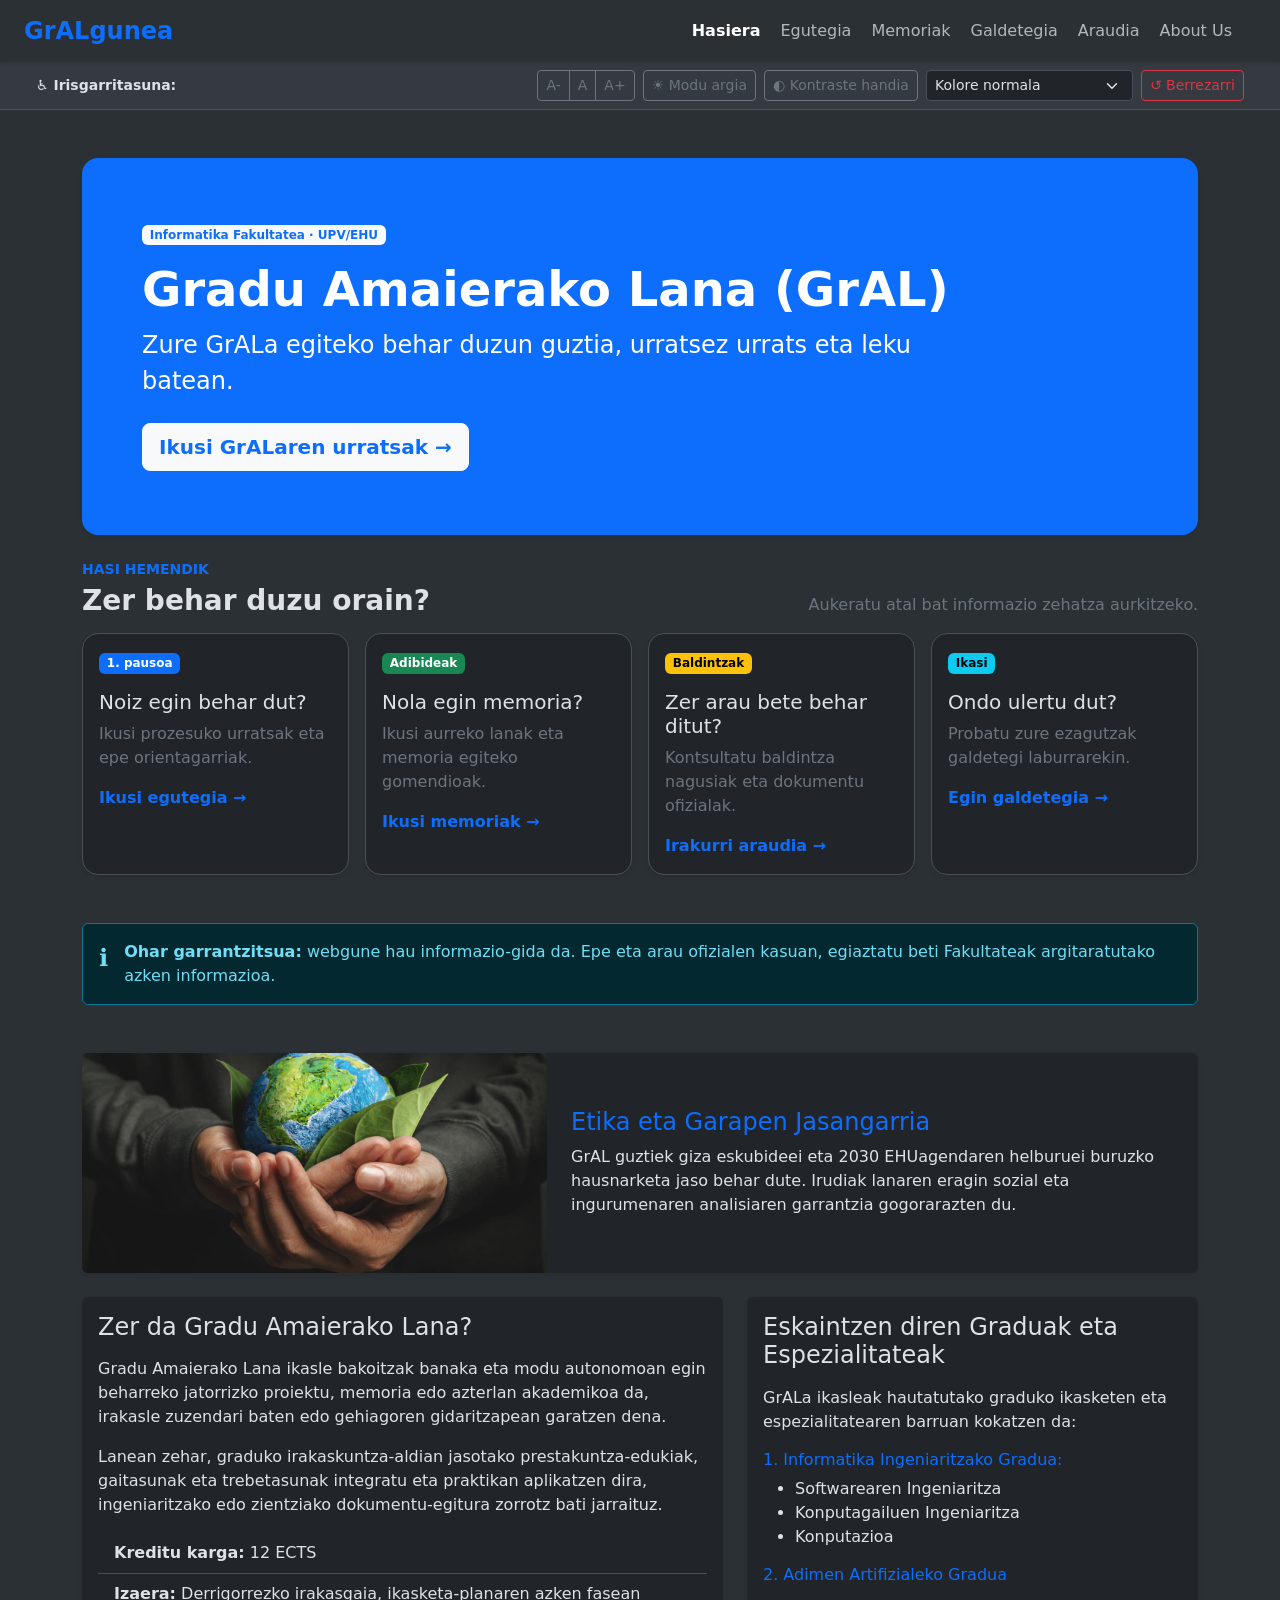
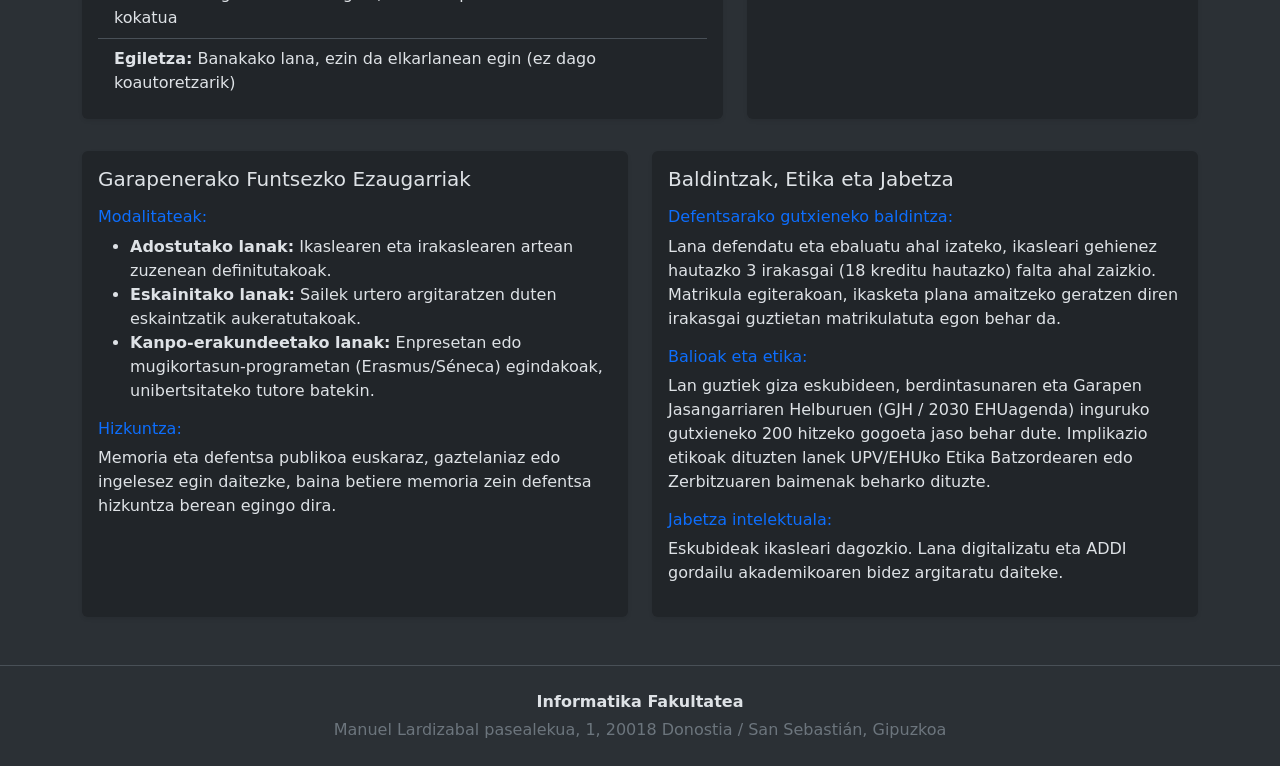
==== commit dc8aeb83: "about us jarrita" ====
--- a/index.html
+++ b/index.html
@@ -46,6 +46,7 @@
                 <li class="nav-item"><a class="nav-link" href="./memoriak.html">Memoriak</a></li>
                 <li class="nav-item"><a class="nav-link" href="./galdetegia.html">Galdetegia</a></li>
                 <li class="nav-item"><a class="nav-link" href="./araudiorokorra.html">Araudia</a></li>
+                <li class="nav-item"><a class="nav-link" href="./about.html">About Us</a></li>
             </ul>
             <div class="d-flex align-items-center gap-2">
                 <button class="btn btn-outline-primary d-lg-none" type="button" data-bs-toggle="offcanvas" data-bs-target="#rightDrawer" aria-controls="rightDrawer">
